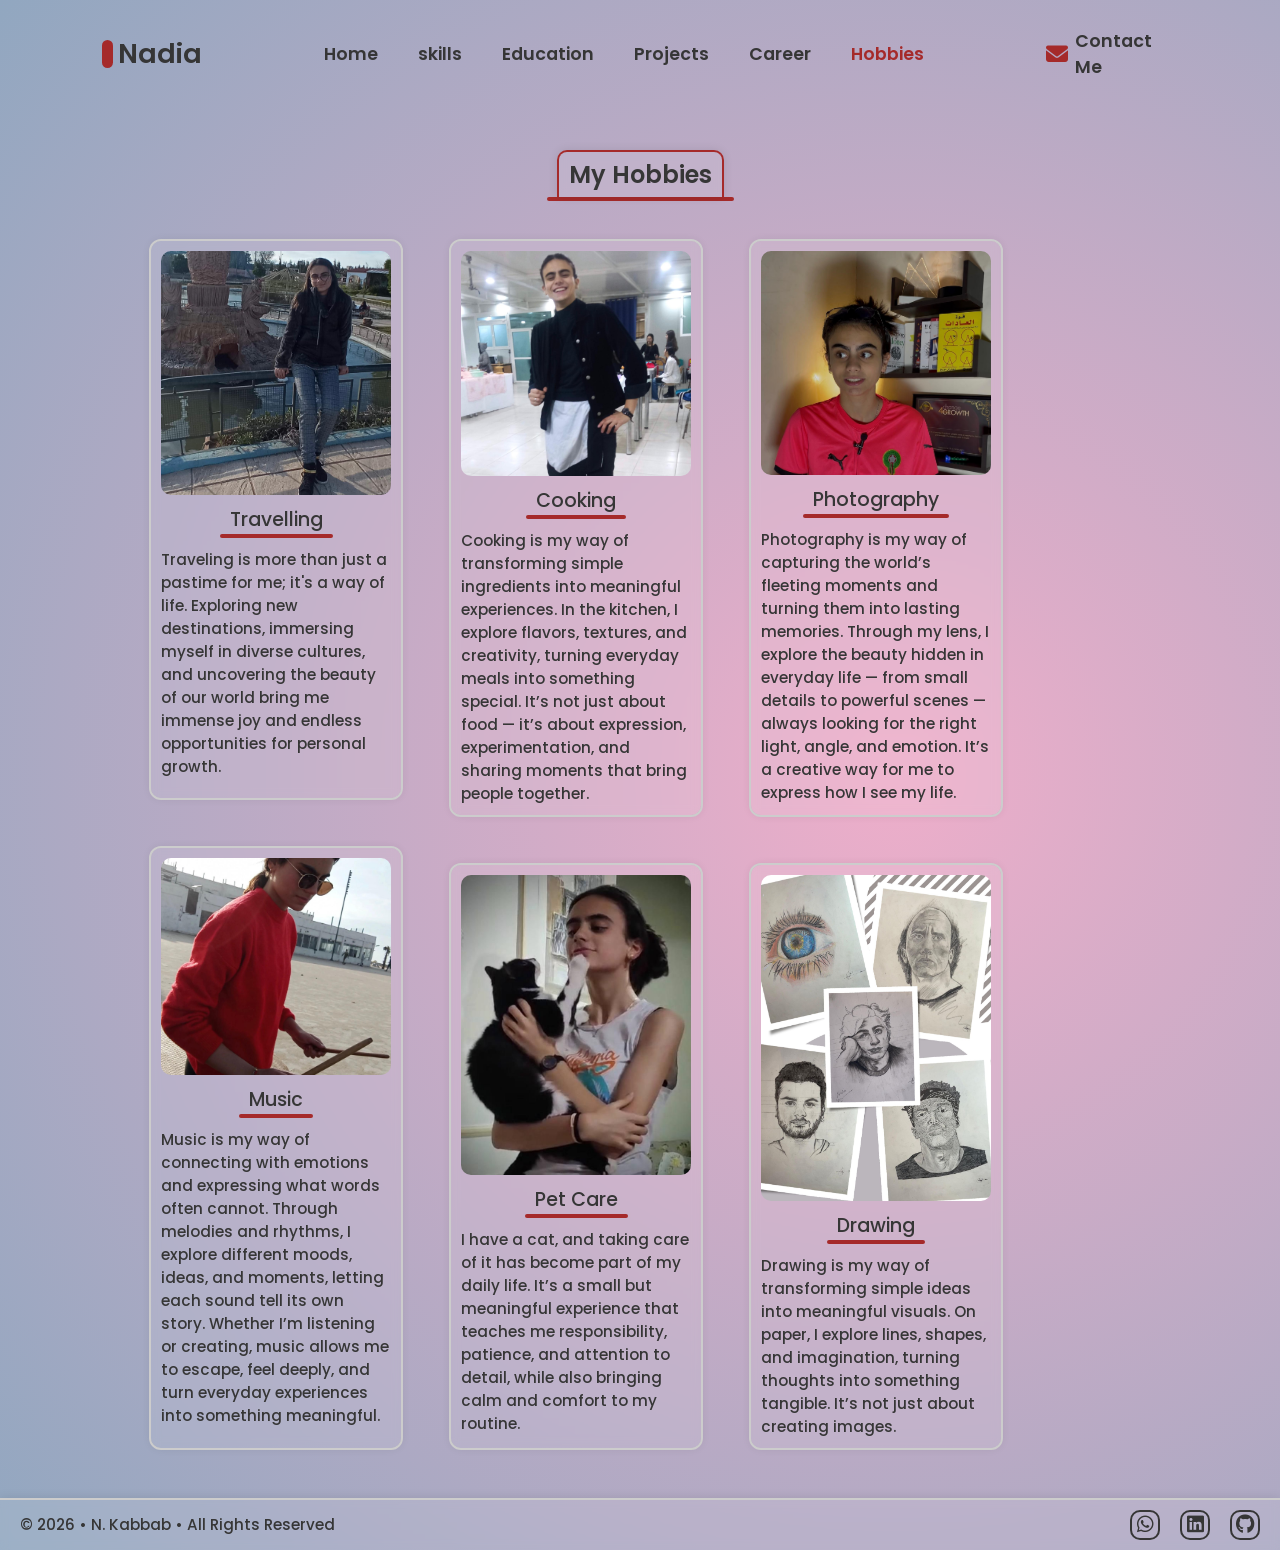
==== SRC/pages/hobbies.html @ 2d2bd5ef "portfolio" ====
<!DOCTYPE html>
<html>

<head>
    <meta charset="utf-8">
    <meta name="viewport" content="width=device-width, initial-scale=1">
    <title>Hobbies</title>
    <link rel="stylesheet" type="text/css" href="../style/style.css">
    <link rel="icon" href="../../Assets/favicons/favicon.png" type="image/png" sizes="32x32">

    <link rel="stylesheet" href="https://cdnjs.cloudflare.com/ajax/libs/font-awesome/6.2.0/css/all.min.css">
    <link rel="stylesheet" href="https://unpkg.com/boxicons@latest/css/boxicons.min.css">
</head>

<body>


    <header class="header" id="header">
        <a href="../../index.html" class="logo"><span class="main-icon"></span><span>Nadia</span></a>

        <div class="navbar">
            <a href="../../index.html">Home</a>
            <a href="./skills.html">skills</a>
            <a href="./education.html">Education</a>
            <a href="./projects.html">Projects</a>
            <a href="./career.html">Career</a>
            <a href="./hobbies.html" class="active">Hobbies</a>
        </div>

        <div class="main">
            <a href="contact.html" class="user main-items"><i class="fas fa-envelope cm-icon"></i>Contact Me</a>
            <div class="main-items menu-icon-container" id="menu-icon-js">
                <div class="bx bx-menu" id="menu-icon"></div>
            </div>
        </div>
    </header>

    <div class="page">
    <main class="hobbies-main">
        <div class="hobbies-section">
            <div class="hobbies-header">
                <div class="header-text">My Hobbies</div>
                <div class="header-line"></div>
            </div>
            <div class="section">
                <div class="row first">
                    <div class="hobbies">
                        <div class="image">
                            <img src="../../Assets/hobbies/travelling.jpg" alt="">
                        </div>
                        <div class="header">
                            <div class="header-text">Travelling</div>
                            <div class="header-line"></div>
                        </div>
                        <div class="text">
                            Traveling is more than just a pastime for me; it's a way of life. Exploring new
                            destinations,
                            immersing myself in diverse cultures, and uncovering the beauty of our world bring me
                            immense
                            joy
                            and endless opportunities for personal growth.
                        </div>
                    </div>
                    <div class="hobbies">
                        <div class="image">
                            <img src="../../Assets/hobbies/music.jpg" alt="">
                        </div>
                        <div class="header">
                            <div class="header-text">Music</div>
                            <div class="header-line"></div>
                        </div>
                        <div class="text">
                            Music is my way of connecting with emotions and expressing what words often cannot. 
                            Through melodies and rhythms, I explore different moods, ideas, and moments, letting 
                            each sound tell its own story. Whether I’m listening or creating, music allows me to 
                            escape, feel deeply, and turn everyday experiences into something meaningful.
                        </div>
                    </div>
                </div>
                <div class="row second">
                    <div class="hobbies">
                        <div class="image">
                            <img src="../../Assets/hobbies/cooking.jpg" alt="">
                        </div>
                        <div class="header">
                            <div class="header-text">Cooking</div>
                            <div class="header-line"></div>
                        </div>
                        <div class="text">
                            Cooking is my way of transforming simple ingredients into meaningful experiences. 
                            In the kitchen, I explore flavors, textures, and creativity, turning everyday meals 
                            into something special. It’s not just about food — it’s about expression, experimentation, 
                            and sharing moments that bring people together.
                        </div>
                    </div>
                    <div class="hobbies">
                        <div class="image">
                            <img src="../../Assets/hobbies/photography.jpg" alt="">
                        </div>
                        <div class="header">
                            <div class="header-text">Photography</div>
                            <div class="header-line"></div>
                        </div>
                        <div class="text">
                            Photography is my way of capturing the world’s fleeting moments and turning them into 
                            lasting memories. Through my lens, I explore the beauty hidden in everyday life — from 
                            small details to powerful scenes — always looking for the right light, angle, and emotion. 
                            It’s a creative way for me to express how I see my life.
                        </div>
                    </div>
                     <div class="hobbies">
                        <div class="image">
                            <img src="../../Assets/hobbies/catcare.jpg" alt="">
                        </div>
                        <div class="header">
                            <div class="header-text">Pet Care</div>
                            <div class="header-line"></div>
                        </div>
                        <div class="text">
                            I have a cat, and taking care of it has become part of my daily life. 
                            It’s a small but meaningful experience that teaches me responsibility, 
                            patience, and attention to detail, while also bringing calm and comfort to my routine.

                        </div>
                    </div>
                    <div class="hobbies">
                        <div class="image">
                            <img src="../../Assets/hobbies/drawing.jpg" alt="">
                        </div>
                        <div class="header">
                            <div class="header-text">Drawing</div>
                            <div class="header-line"></div>
                        </div>
                        <div class="text">
                            Drawing is my way of transforming simple ideas into meaningful visuals. On paper, I explore lines, shapes, 
                            and imagination, turning thoughts into something tangible. It’s not just about creating images.
                        </div>
                    </div>
                </div>
            </div>
        </div>
    </main>
    <footer class="footer">
        <div class="left">
            &copy; 2026 • N. Kabbab • All Rights Reserved
        </div>
        <div class="right">
            <div class="social"><a href="https://wa.me/212669448578" target="_blank"><i class="fa-brands fa-whatsapp"></i></a></div>
            <div class="social"><a href="https://www.linkedin.com/in/nadia-kb-3b6bba370/" target="_blank"><i class="fa-brands fa-linkedin"></i></a></div>
            <div class="social"><a href="https://github.com/N4242N" target="_blank"><i class="fa-brands fa-github"></i></a></div>
        </div>
    </footer>
</div>

    <div class="nav-touch-close" id="nav-tc-js"></div>

    <script type="text/javascript" src="../script/script.js"></script>

</body>

</html>
---- SRC/style/style.css ----
@import url('https://fonts.googleapis.com/css2?family=Poppins:wght@300;400;500;600;700&display=swap');

* {
	padding: 0;
	margin: 0;
	box-sizing: border-box;
	font-family: 'Poppins', sans-serif;
	text-decoration: none;
	list-style: none;
}

:root {
	/* --bg-color: radial-gradient(circle at 60% 50%, rgba(238,174,202,1) 0%, rgb(127, 172, 224) 100%); */
	--bg-color: radial-gradient(circle at 70% 50%, rgba(238, 174, 202, 1) 0%, rgb(145, 167, 192) 100%);
	--text-color: #363636;
	--main-color: brown;
	/* --main-color: hsl(250, 52%, 36%); */
}

body {
	min-height: 100vh;
	/* position: relative;
	top: 150px; */
	background: var(--bg-color);
	color: var(--text-color);
}

header {
	position: fixed;
	/* position: relative; */
	width: 100%;
	top: 0;
	right: 0;
	z-index: 117;
	display: flex;
	align-items: center;
	/* justify-content: space-between; */
	justify-content: space-evenly;
	background: transparent;
	/* padding: 28px 12%; */
	padding: 28px 0px;
	transition: all .50s ease;
	/* backdrop-filter: blur(4px); */
}
header.scrolled {
	backdrop-filter: blur(4px);
}
.logo {
	display: flex;
	align-items: center;
	/* margin-right: 25px; */
}

.logo .main-icon {
	width: 0.7rem;
	height: 1.7rem;
	margin-right: 5px;
	background-color: var(--main-color);
	border-radius: 50px;
}

.logo span {
	color: var(--text-color);
	font-size: 1.7rem;
	font-weight: 600;
}

.navbar {
	display: flex;
}

.navbar a {
	position: relative;
	color: var(--text-color);
	font-size: 1.1rem;
	font-weight: 600;
	padding: 5px 0;
	margin: 0px 20px;
	transition: all .50s ease;
	display: flex;
	justify-content: center;
}

.navbar a::before {
	content: "";
	position: absolute;
	top: 0;
	width: 0px;
	height: 2px;
	border-radius: 10px;
	background-color: var(--text-color);
	transition: all 0.3s ease;
	opacity: 0;
}

.navbar a:hover::before {
	width: 100%;
	opacity: 1;
}

.navbar a:hover {
	color: var(--main-color);
	transform: scale(1.1);
}

.header .navbar a.active,
.header .main a.active {
	color: var(--main-color);
}


.header .main {
	display: flex;
	align-items: center;
	/* border: 2px solid; */
	/* margin-left: 25px; */
}

.header .main a {
	width: 132.4417px;
	/* width: fit-content; */
	justify-content: right;
	color: var(--text-color);
	font-size: 1.1rem;
	font-weight: 600;
	transition: all .50s ease;
}

.header .main .user .cm-icon {
	font-size: 22px;
}

.user {
	display: flex;
	align-items: center;
}

.user i {
	color: var(--main-color);
	font-size: 28px;
	margin-right: 7px;
}

.main a:hover {
	color: var(--main-color);
}

#menu-icon {
	font-size: 35px;
	color: var(--text-color);
	cursor: pointer;
	z-index: 114;
	display: none;
}

.about {
	/* position: relative;
	top: 150px; */
	width: 100%;
	padding-top: 150px;
	/* margin-top: 150px; */
	/* height: 100vh; */
	min-width: 250px;
	display: flex;
	justify-content: center;
	align-items: center;
}

.about-content {
	max-width: 1000px;
	padding: 0px 20px;
	display: flex;
	justify-content: center;
	align-items: center;
	flex-direction: row;
}

.column.left {
	text-align: left;
	/* padding-left: 20px; */
	max-width: 70%;
}

.column.right {
	order: 1;
	width: fit-content;
	display: flex;
	align-items: center;
	justify-content: left;
}


.column.right img {
	max-width: 250px;
	margin-left: 50px;
	border-radius: 20px 100px 20px 20px;
	box-shadow: 0 0 10px rgba(0, 0, 0, 0.2);

}

.about .text {
	font-size: 2rem;
	font-weight: bold;
	color: var(--text-color);
}

.about .iAm {
	color: #4e54c8;
}

.about p {
	font-size: 1.2rem;
	font-weight: 500;
	margin-top: 20px;
	color: var(--text-color);
}

.about .buttons {
	margin-top: 20px;
	display: flex;
	column-gap: 20px;
}

.about a {
	display: inline-block;
	/* margin-top: 20px; */
	padding: 10px 20px;
	background-color: var(--main-color);
	color: #fff;
	text-decoration: none;
	border-radius: 5px;
	font-size: 1rem;
	font-weight: 500;
	transition: 0.3s;
}

.about a:hover {
	background-color: #4e54c8;
}

.about .cm-button {
	color: var(--text-color);
	/* font-weight: 600; */
	background-color: transparent;
	outline: 2px solid var(--main-color);
}

.about .cm-button:hover {
	/* font-weight: 500; */
	color: white;
	outline: none;
}

.nav-touch-close {
	position: fixed;
	display: none;
	top: 0;
	width: 100%;
	height: 100%;
	background: rgba(255, 255, 255, 0.1);
	backdrop-filter: blur(4px);
	cursor: pointer;
	z-index: 100;
}

.nav-touch-close-open {
	display: block;
}

.nav-LR-TC {
	background: transparent;
	backdrop-filter: none;
}

@media (max-width: 1200px) {
	header {
		padding: 14px 2%;
		transition: .2s;
		justify-content: space-between;
	}

	.navbar a {
		padding: 5px 0;
		margin: 0px 20px;
	}
}

@media (max-width: 850px) {
	/* .about {
		display: inline;
	} */

	.about-content {
		/* position: relative; */
		display: block;
		padding: 0px;
		/* top: 100px; */
		max-width: 100%;
		height: 100%;
	}

	.about-content .column.left {
		max-width: 100%;
		margin-left: 20px;
		margin-right: 20px;
		padding: 0px;
		text-align: center;
	}


	.about-content .column.left .text {
		margin-top: 20px;
		font-size: 1.8rem;
	}

	.about-content .column.left p {
		margin: 0px;
		font-size: 1.1rem;
		margin-top: 10px;
	}

	.about .about-content .buttons {
		display: block;
		margin: 0px;
	}

	.about-content .column.left a {
		margin: 0px;
		margin-top: 20px;
		margin-right: 10px;
		margin-left: 10px;

	}

	.about-content .column.right {
		width: 100%;
		display: flex;
		justify-content: center;
		align-items: center;
	}

	.about-content .column.right img {
		margin: 0px;
	}
}

@media (max-width: 1100px) {
	.main .main-items {
		margin-right: 12px;
	}

	.main .menu-icon-container {
		position: relative;
		margin-right: 5px;
		width: 30px;
		height: 30px;
		border-radius: 5px;
		/* background: grey; */
		border: 2px solid #ccc;
		box-shadow: 0 0 10px rgba(0, 0, 0, 0.1);
		background: rgba(255, 255, 255, 0.1);
		backdrop-filter: blur(4px);
		cursor: pointer;
		display: flex;
		justify-content: center;
		align-items: center;
		z-index: 113;
	}

	.header .main a {
		width: 132.6px;
	}

	#menu-icon {
		display: block;
	}

	.navbar {
		position: absolute;
		top: 100%;
		right: -100%;
		width: auto;
		height: auto;
		/* background: grey; */
		border: 2px solid #ccc;
		box-shadow: 0 0 10px rgba(0, 0, 0, 0.1);
		background: rgba(255, 255, 255, 0.1);
		backdrop-filter: blur(4px);
		display: flex;
		flex-direction: column;
		justify-content: flex-start;
		align-items: center;
		border-radius: 10px;
		transition: all .50s ease;
	}

	.navbar a {
		display: block;
		margin: 12px 0;
		padding: 0px 25px;
		transition: all .50s ease;
	}

	.navbar a:before,
	.navbar a:after {
		display: none;
	}

	.navbar a:hover {
		color: var(--text-color);
		transform: translateY(5px);
	}

	/* .navbar a.active {
		color: var(--text-color);
	} */

	.navbar.open {
		right: 2%;
	}

}
.column.right img{
	max-width:250px;
	margin-left:50px;
	border-radius:20px 100px 20px 20px;
	box-shadow:0 0 10px rgba(0,0,0,0.2);

	/* animation */
	animation:softZoom 4s ease-in-out infinite;
}

/* ZOOM GENTIL */
@keyframes softZoom{
	0%{
		transform:scale(1);
	}
	50%{
		transform:scale(1.05);
	}
	100%{
		transform:scale(1);
	}
}


.contact-main {
	width: 100%;
	/* height: 100vh; */
	padding-top: 150px;
	display: flex;
	align-items: center;
	justify-content: center;
}

.contact-main .contact-full {
	min-width: 570px;
	padding: 20px;
	padding-top: 0px;
	display: flex;
	align-items: center;
	justify-content: center;
}

.contact-main .mobile-show {
	position: absolute;
	visibility: hidden;
}

.contact-main .contact-section {
	width: 400px;
	min-width: 320px;
	color: var(--text-color);
	height: 400px;
	padding: 20px;
	position: relative;
	display: flex;
	flex-direction: column;
	justify-content: space-around;
	/* top: 40px; */
	border-top: 2px solid #ccc;
	border-bottom: 2px solid #ccc;
	border-left: 2px solid #ccc;
	border-radius: 10px 0px 0px 10px;
	box-shadow: 0 0 10px rgba(0, 0, 0, 0.1);
	background: rgba(255, 255, 255, 0.1);
	backdrop-filter: blur(4px);
}

.contact-main .contact-section .cs-item {
	display: flex;
	align-items: center;
}

.contact-main .contact-section .text {
	width: 200px;
	display: flex;
	flex-direction: column;
}

.contact-main .contact-section .icon {
	width: 70px;
	/* min-width: 70px; */
	height: 70px;
	border: 2.5px solid var(--main-color);
	border-radius: 100px;
	color: var(--main-color);
	font-size: 35px;
	display: flex;
	align-items: center;
	justify-content: center;
}

.contact-main .contact-section .placeHolder {
	width: fit-content;
	height: fit-content;
	display: flex;
	align-items: center;
	padding-left: 10px;
	font-size: 1.1rem;
	font-weight: 600;
	color: var(--main-color);
	/* background: lightcoral; */
}

.contact-main .contact-section .info {
	width: fit-content;
	height: fit-content;
	padding-left: 10px;
	/* font-size: large; */
	font-weight: 500;
	/* background: lightgoldenrodyellow; */
}


.contact-main .contact-form {
	width: 400px;
	min-width: 250px;
	position: relative;
	/* top: 40px; */
	text-align: center;
	padding: 20px;
	border: 2px solid #ccc;
	border-radius: 10px;
	color: var(--main-color);
	box-shadow: 0 0 10px rgba(0, 0, 0, 0.1);
	background: rgba(255, 255, 255, 0.1);
	backdrop-filter: blur(4px);
}

.contact-main .contact-section.csa-cs {
	border-right: 2px solid #ccc;
	border-radius: 10px;
}

.contact-main .contact-form.csa-cf {
	border-left: none;
	border-radius: 0px 10px 10px 0px;

}

.contact-main .contact-section .cs-top {
	width: 100%;
	padding-right: 15px;
	display: flex;
	flex-direction: column;
	/* justify-content: center; */
	align-items: center;
}

.contact-main .contact-section h1,
.contact-main .contact-form h1 {
	font-size: 1.5em;
	color: var(--text-color);
}

.contact-main .contact-section .border-line,
.contact-main .contact-form .border-line {
	width: 100%;
	height: 2px;
	background-color: var(--main-color);
}

.contact-main .contact-section .border-line {
	margin-bottom: 25px;
}

.contact-main .contact-form .contact-submit-after {
	/* height: 350px; */
	/* margin-top: 10px; */
	padding: 30px 0px 10px 0px;
	/* display: flex; */
	display: none;
	justify-content: center;
	align-items: center;
}

.contact-main .contact-form .form-section.hide {
	display: none;
}

.contact-main .contact-form .contact-submit-after.show {
	display: flex;
}

.contact-main .contact-form .contact-submit-after .box {
	/* background-color:cornsilk; */
	width: 335px;
	padding: 20px;
	border-radius: 10px;
	display: flex;
	flex-direction: column;
	justify-content: center;
	align-items: center;
	border: 2px solid #ccc;
	box-shadow: 0 0 10px rgba(0, 0, 0, 0.1);
	background: rgba(255, 255, 255, 0.1);
	backdrop-filter: blur(4px);

}

.contact-main .contact-form .contact-submit-after .csa-icon {
	font-size: 5rem;
	color: lightseagreen;
	margin-bottom: 20px;
}

.contact-main .contact-form .contact-submit-after .csa-text {
	font-size: 1.2rem;
	color: var(--text-color);
	font-weight: 500;
	margin-bottom: 10px;
}

.contact-main .contact-form .contact-submit-after .csa-ok {
	width: fit-content;
	color: white;
	font-size: 1.1rem;
	font-weight: 500;
	padding: 2px 8px;
	border-radius: 5px;
	cursor: pointer;
	background-color: var(--main-color);
	transition: 0.3s;
}

.contact-main .contact-form .contact-submit-after .csa-ok:hover {
	background-color: #4e54c8;
}

.contact-main .contact-form .name-section {
	margin-top: 25px;
}

.contact-main label {
	display: block;
	margin-bottom: 10px;
	color: var(--text-color);
	font-weight: 600;
}

.contact-main input[type="text"],
.contact-main input[type="email"],
.contact-main textarea {
	width: 100%;
	padding: 10px;
	margin-bottom: 20px;
	border: 1px solid #ccc;
	border-radius: 5px;
	font-size: 16px;
	outline: none;
}


.contact-main textarea {
	resize: none;
	margin-bottom: 0px;
}

.contact-main .contact-form .email-error,
.contact-main .contact-form .error {
	/* background-color: gray; */
	width: fit-content;
	display: none;
	justify-content: center;
	align-items: center;
	font-size: 1.1rem;
	border: 2px solid var(--main-color);
	border-radius: 5px;
	padding: 5px;
	margin: 10px auto 0px auto;
}

.contact-main .contact-form .error-show {
	display: flex;
}

.contact-main .contact-form .error-icon {
	font-size: 1.4rem;
	margin-right: 5px;
}


.contact-main button[type="submit"] {
	background-color: var(--main-color);
	color: white;
	padding: 10px 20px;
	border: none;
	border-radius: 5px;
	margin-top: 20px;
	font-size: 1rem;
	font-weight: 500;
	cursor: pointer;
	transition: 0.3s;
}

.contact-main button[type="submit"]:hover {
	background-color: #4e54c8;
}

.contact-main .contact-form .contact-button .line {
	display: inline-block;
	width: 15px;
	height: 15px;
	border-radius: 15px;
	background-color: var(--main-color);
}

.contact-main .contact-form .contact-button.loading {
	height: 55px;
	width: 97.7px;
	background-color: gray;
}

.contact-main .contact-form .contact-load {
	display: none;
}

.contact-main .contact-form .contact-load.show {
	display: block;
}

.contact-main .contact-form .contact-button .submit-text.hide {
	display: none;
}

.contact-main .contact-form .contact-load .line:nth-last-child(1) {
	animation: loadingA 1.5s 1s infinite;
}

.contact-main .contact-form .contact-load .line:nth-last-child(2) {
	animation: loadingA 1.5s 0.5s infinite;
}

.contact-main .contact-form .contact-load .line:nth-last-child(3) {
	animation: loadingA 1.5s 0s infinite;
}

@keyframes loadingA {
	0% {
		height: 15px;
	}

	50% {
		height: 35px;
	}

	100% {
		height: 15px;
	}
}

@media (max-width: 610px) {

	.contact-main {
		display: block;
	}

	.contact-main .contact-full {
		min-width: fit-content;
		display: block;
		padding: 0px;
		/* margin-left: auto;
		margin-right: auto; */
		/* position: relative;
		top: 100px; */
	}

	.contact-main .mobile-show {
		position: relative;
		visibility: visible;
	}

	.contact-main .contact-full .contact-section {
		width: 85%;
		min-width: 300px;
		height: fit-content;
		padding: 20px 0px 25px 15px;
		margin-right: auto;
		margin-left: auto;
		border-right: 2px solid #ccc;
		border-radius: 10px;
	}

	.contact-main .contact-section .cs-item {
		margin-bottom: 35px;
	}

	.contact-main .contact-section .cs-item.address {
		margin-bottom: 0px;
	}

	.contact-main .contact-section .icon {
		width: 50px;
		height: 50px;
		font-size: 25px;
	}

	.contact-main .contact-full .contact-form {
		margin-top: 25px;
		width: 85%;
		min-width: 300px;
		border-left: 2px solid #ccc;
		margin-right: auto;
		margin-left: auto;
		border-radius: 10px;
	}

	.contact-main .contact-form .contact-submit-after .box {
		width: auto;
	}


	.contact-main .contact-form .border-line {
		height: 2px;
	}

}





.skills-main {
	width: 100%;
	/* height: fit-content; */
	padding-top: 95px;
	display: flex;
	justify-content: center;
	align-items: center;
}

.skills-main .skills-section {
	width: 1000px;
	/* margin-bottom: -40px; */
}

.skills-main .skills-section .header {
	display: flex;
	flex-direction: column;
	justify-content: center;
	align-items: center;
	margin-bottom: 40px;
}

.skills-main .skills-section .header .text {
	font-size: 1.5rem;
	font-weight: 600;
}

.skills-main .skills-section .header .border-line {
	width: 140px;
	height: 4px;
	border-radius: 100px;
	background-color: var(--main-color);
}

.skills-main .skills-section .skills {
	display: flex;
	flex-direction: row;
	justify-content: space-around;
	flex-wrap: wrap;
	row-gap: 50px;
}

.skills-main .skills-section .skills .skills-group-row {
	/* width: 40%; */
	width: 400px;
	/* min-width: 300px; */
	border: 2px solid #ccc;
	border-radius: 10px;
	margin-left: 20px;
	margin-right: 20px;
	padding: 20px 10px 10px 10px;
	box-shadow: 0 0 10px rgba(0, 0, 0, 0.1);
	background: rgba(255, 255, 255, 0.1);
	backdrop-filter: blur(4px);
}

@media (max-width: 700px) {
	.skills-main .skills-section .skills .skills-group-row {
		width: 85%;
		min-width: 250px;
	}
}

.skills-main .skills-section .skills .skills-group-row .skills-group-header {
	width: fit-content;
	font-size: 1.35rem;
	font-weight: 600;
	color: var(--text-color);
	/* margin-top: 20px; */
	margin-left: auto;
	margin-right: auto;
}

.skills-main .skills-section .skills-group-row .border-line {
	width: 100%;
	height: 4px;
	border-radius: 100px;
	background-color: var(--main-color);
	margin-top: 5px;
	margin-bottom: 25px;
}

.skills-main .skills-section .skills-group-row .skill {
	/* width: 100%; */
	/* height: 100px; */
	margin-bottom: 25px;
	display: flex;
	flex-direction: row;
}

.skills-main .skills-section .skills-group-row .skill-block {
	width: 100%;
	padding-left: 10px;
}

.skills-main .skills-section .skills-group-row .icon {
	display: flex;
	justify-content: center;
	align-items: center;
}

.skills-main .skills-section .skills-group-row .icon-img {
	width: 55px;
	aspect-ratio: 1;
	display: flex;
	justify-content: center;
	align-items: center;
	font-size: 30px;
	color: var(--text-color);
	border: 3px solid var(--main-color);
	border-radius: 25%;
}

.skills-main .skills-section .skills-group-row .progress-block {
	width: fit-content;
	height: fit-content;
	padding: 0px 5px;
	border-radius: 50px;
	margin-top: 5px;
	margin-left: 50%;
	transform: translate(-20px, 0px);
	background-color: var(--main-color);
	color: white;
	font-size: 0.8em;
}

.skills-main .skills-section .skills-group-row .progress-bar {
	width: 100%;
	height: 7px;
	margin-top: 5px;
	background: gray;
	border-radius: 20px;
}

.skills-main .skills-section .skills-group-row .progress-per {
	width: 50%;
	height: 7px;
	border-radius: 20px;
	background-color: var(--main-color);
}

.skills-main .skills-section .skills-group-row .block-header {
	color: var(--text-color);
	/* font-size: 1.05rem; */
	font-weight: 600;
}

.skills-main .skills-section .skills-group-row .block-section {
	font-size: 0.85rem;
	font-weight: 600;
}



.skills-main .skills-section .skills-group-row .html .progress-block {
	margin-left: 70%;
}

.skills-main .skills-section .skills-group-row .html .progress-per {
	width: 70%;
}

.skills-main .skills-section .skills-group-row .css .progress-block {
	margin-left: 60%;
}

.skills-main .skills-section .skills-group-row .css .progress-per {
	width: 60%;
}

.skills-main .skills-section .skills-group-row .js .progress-block {
	margin-left: 50%;
}

.skills-main .skills-section .skills-group-row .js .progress-per {
	width: 50%;
}

.skills-main .skills-section .skills-group-row .python .progress-block {
	margin-left: 55%;
}

.skills-main .skills-section .skills-group-row .python .progress-per {
	width: 55%;
}




.skills-main .skills-section .skills-group-row .communication .progress-block {
	margin-left: 55%;
}

.skills-main .skills-section .skills-group-row .communication .progress-per {
	width: 55%;
}

.skills-main .skills-section .skills-group-row .team-work .progress-block {
	margin-left: 80%;
}

.skills-main .skills-section .skills-group-row .team-work .progress-per {
	width: 80%;
}

.skills-main .skills-section .skills-group-row .management .progress-block {
	margin-left: 70%;
}

.skills-main .skills-section .skills-group-row .management .progress-per {
	width: 70%;
}

.skills-main .skills-section .skills-group-row .creativity .progress-block {
	margin-left: 80%;
}

.skills-main .skills-section .skills-group-row .creativity .progress-per {
	width: 80%;
}

   

.skills-main .skills-section .skills-group-row .video .progress-block {
	margin-left: 90%;
}

.skills-main .skills-section .skills-group-row .video .progress-per {
	width: 90%;
}

.skills-main .skills-section .skills-group-row .audio .progress-block {
	margin-left: 45%;
}

.skills-main .skills-section .skills-group-row .audio .progress-per {
	width: 45%;
}

.skills-main .skills-section .skills-group-row .design .progress-block {
	margin-left: 30%;
}

.skills-main .skills-section .skills-group-row .design .progress-per {
	width: 30%;
}

.skills-main .skills-section .skills-group-row .algorithm .progress-block {
	margin-left: 80%;
}
.skills-main .skills-section .skills-group-row .algorithm .progress-per {
	width: 80%;
}












.education-main {
	padding-top:150px;
	width:100%;
	display:flex;
	flex-direction:column; /* 🔥 IMPORTANT */  /* centre tout */
}

.education-main .education-section {
	/* position: relative; */
	/* top: 150px; */
	width: fit-content;
	min-width: unset;
    width: 100%;
	max-width: 800px;
	display: flex;
	flex-direction: column;
	align-items: center;
	row-gap: 50px;
	/* margin-left: auto;
margin-right: auto; */
	box-sizing: content-box;
	padding-left: 20px;
	padding-right: 20px;
}

.education-main .education-section .study {
	/* height: 190px; */
	display: flex;
	flex-direction: row;
	/* margin-bottom: 50px; */
	/* justify-content: space-between; */
}

.education-main .education-section .study.second .texts {
	order: 0;
}

@media (max-width: 850px) {
	.education-main .education-section .study {
		flex-direction: column;
		border: 2px solid #ccc;
		border-radius: 20px;
		padding: 10px;
		box-shadow: 0 0 10px rgba(0, 0, 0, 0.1);
		background: rgba(255, 255, 255, 0.1);
		backdrop-filter: blur(4px);
	}

	.education-main .education-section {
		min-width: 250px;
		width: 85%;
	}

	.education-main .education-section .study .texts {
		display: flex;
		flex-direction: column;
		justify-content: center;
		align-items: center;
	}

	.education-main .education-section .study.second .texts {
		order: 4;
	}

	.education-main .education-section .study .texts .header {
		text-align: center;
	}

	.education-main .education-section .study .texts .name {
		text-align: center;
	}

	.education-main .education-section .study .texts .year {
		text-align: center;
	}

	.education-main .education-section .study .texts .text {
		text-align: center;
	}
}

.education-main .education-section .study .texts .header {
	font-size: 1.4rem;
	font-weight: 600;
	color: var(--main-color);
}

.education-main .education-section .study .texts .name {
	font-size: 1.2rem;
	font-weight: 500;
	color: var(--text-color);
	margin-top: 5px;
}

.education-main .education-section .study .texts .year {
	font-weight: 600;
	color: var(--text-color);
}

.education-main .education-section .study .texts .text {
	font-weight: 500;
	color: var(--text-color);
	/* text-align: justify; */
	margin-top: 10px;
}

.certifications{
	margin-top:40px;
	text-align:center;
}

.certifications .title{
	font-size:25px;
	margin-bottom:40px;
	font-weight:600;
}

.certificates-grid{
	display:grid;
	grid-template-columns:repeat(auto-fit,minmax(120px,1fr));
	gap:15px;
}

.certificates-grid img{
	width:100%;
	border-radius:10px;
	cursor:pointer;
	transition:0.3s;
}

.certificates-grid img:hover{
	transform:scale(1.05);
}

.education-section{
	display:flex;
	flex-direction:column;
	gap:25px;
}

.education-section .study{
	background:rgba(255,255,255,0.05);
	backdrop-filter:blur(10px);
	-webkit-backdrop-filter:blur(10px);
	border:1px solid rgba(255,255,255,0.1);
	padding:20px;
	border-radius:16px;
	transition:0.3s;
}

.education-section .study:hover{
	transform:translateY(-5px);
}

.education-section .header{
	font-size:18px;
	font-weight:600;
}

.education-section .year{
	font-size:13px;
	opacity:0.6;
	margin:5px 0;
}

.certifications{
	margin-top:40px;
	overflow:hidden;
}

.certificates-track{
	display:flex;
	gap:20px;
	animation:scroll 20s linear infinite;
}

.certificates-track img{
	height:120px;
	border-radius:10px;
	transition:0.3s;
}

.certificates-track img:hover{
	transform:scale(1.1);
}

@keyframes scroll{
	0%{transform:translateX(0);}
	100%{transform:translateX(-50%);}
}











.projects-main{
	margin-top:150px;
	display:flex;
	justify-content:center;
}

/* =======================
   GRID STABLE
======================= */
.projects-cards{
	display:flex;
	flex-wrap:wrap;
	justify-content:center;
	gap:30px;
	margin-top:40px;
	align-items:stretch;
}

/* =======================
   CARD FIXE & STABLE
======================= */
.project-card{
	width:280px;
	display:flex;
	flex-direction:column;
	align-items:stretch;
	padding:15px;
	border-radius:15px;
	outline:2px solid #ccc;
	background:rgba(255,255,255,0.1);
	backdrop-filter:blur(4px);
	box-shadow:0 0 10px rgba(0,0,0,0.1);
	position:relative;
	cursor:pointer;
	transition:transform 0.3s ease, box-shadow 0.3s ease;
}

/* HOVER STABLE (pas de décalage vertical agressif) */
.project-card:hover{
	transform:scale(1.02);
	box-shadow:0 15px 30px rgb(73, 2, 33);
}

/* =======================
   IMAGE STABLE
======================= */
.project-card img{
	width: 100%;
	/* height: 183.81px; */
	display: block;
	border-radius: 10px;
}

/* =======================
   TEXT
======================= */
.project-card h3{
	margin-top:10px;
	font-size:1.2rem;
}

.project-card p{
	font-size:0.9rem;
	text-align:center;
	margin:10px 0;
}

/* =======================
   BUTTONS STABLE
======================= */
.project-card .buttons{
	display:flex;
	gap:10px;
	opacity:0;
	transform:translateY(10px);
	transition:0.3s ease;
	justify-content:center;
}

.project-card:hover .buttons{
	opacity:1;
	transform:translateY(0);
}

.project-card .buttons a{
	text-decoration:none;
	padding:5px 10px;
	border:1px solid var(--main-color);
	border-radius:5px;
	color:var(--main-color);
	font-size:0.85rem;
}

/* =======================
   OVERLAY STABLE
======================= */
.project-card::before{
	content:"";
	position:absolute;
	top:0;
	left:0;
	width:100%;
	height:170px;
	opacity:0;
	transition:0.3s;
	border-radius:15px;
	pointer-events:none;
}

.project-card:hover::before{
	opacity:1;
}

/* =======================
   RESPONSIVE
======================= */
@media (max-width:500px){
	.project-card{
		width:90%;
	}
}




















.career-main {
	width: 100%;
	/* margin-top: 150px; */
	padding-top: 150px;
	display: flex;
	justify-content: center;
	align-items: center;
}

.career-main .career-section {
	/* width: 70%; */
	/* min-width: 650px; */
	max-width: 1000px;
	/* padding: 100px; */
	padding: 0px 20px;
}

.career-main .career-section .career-header {
	width: fit-content;
	margin-left: auto;
	margin-right: auto;
}

.career-main .career-section .career-header .text {
	font-size: 1.4rem;
	font-weight: 600;
	padding: 5px 10px;
	margin-left: 10px;
	margin-right: 10px;
	border: 2px solid var(--main-color);
	border-bottom: 0px;
	border-radius: 10px 10px 0px 0px;
	box-shadow: 0 0 10px rgba(0, 0, 0, 0.1);
	background: rgba(255, 255, 255, 0.1);
	backdrop-filter: blur(4px);
	/* color: var(--main-color); */
}

.career-main .career-section .header-line {
	width: 100%;
	height: 4px;
	background-color: var(--main-color);
	border-radius: 20px;
	/* margin-top: 5px; */
}

.career-main .career-section .professional-summary .texts {
	margin-top: 20px;
	font-size: 1.05rem;
	font-weight: 500;
	text-align: justify;
}

.career-main .career-section .career-goals {
	margin-top: 50px;
}

.career-main .career-section .career-goals .goals {
	margin-top: 25px;
	display: flex;
	justify-content: space-evenly;
	flex-direction: row;
	flex-wrap: wrap;
	row-gap: 40px;
	column-gap: 20px;
}

.career-main .career-section .career-goals .goals-row {
	width: 100%;
	max-width: 380px;
	min-width: 250px;
	box-sizing: content-box;
	display: flex;
	flex-direction: column;
	align-items: center;
}
.career-main .career-section .career-goals .goals-row .goals-header {
	width: fit-content;
	display: flex;
	align-items: center;
	flex-direction: column;
}

.career-main .career-section .career-goals .goals-row .header-line {
	width: 100%;
	height: 4px;
	border-radius: 20px;
	background-color: var(--main-color);
}

.career-main .career-section .career-goals .goals-row .goals-header .text {
	font-size: 1.2rem;
	font-weight: 600;
	margin-left: 10px;
	margin-right: 10px;
	/* color: var(--main-color); */
}

.career-main .career-section .career-goals .goals-row .texts {
	margin-top: 20px;
	display: flex;
	flex-direction: column;
	row-gap: 10px;
}

.career-main .career-section .career-goals .goals-row .text-row {
	min-height: 62.8px;
	font-size: 1.05rem;
	font-weight: 500;
	padding-top: 5px;
	padding-bottom: 5px;
	padding-left: 10px;
	padding-right: 10px;
	border: 2px solid #ccc;
	border-radius: 10px;
	box-shadow: 0 0 10px rgba(0, 0, 0, 0.1);
	background: rgba(255, 255, 255, 0.1);
	backdrop-filter: blur(4px);
	display: flex;
	align-items: center;
	/* justify-content: center; */
}

.career-main .career-section .career-goals .goals-row .text-row .tr-icon {
	margin-right: 10px;
	min-width: 16.8px;
	min-height: 16.8px;
	border-radius: 50%;
	background-color: var(--text-color);
}











.hobbies-main {
	width: 100%;
	padding-top: 150px;
	display: flex;
	justify-content: center;
	align-items: center;
}

.hobbies-main .hobbies-section {
	/* width: 100%; */
	display: flex;
	flex-direction: column;
	align-items: center;
	padding: 0px 10px;
}

.hobbies-main .hobbies-section .hobbies-header {
	margin-bottom: 40px;
}

.hobbies-main .hobbies-section .hobbies-header .header-text {
	font-size: 1.5rem;
	font-weight: 600;
	border: 2px solid var(--main-color);
	border-bottom: 0px;
	border-radius: 10px 10px 0px 0px;
	padding-top: 5px;
	padding-left: 10px;
	padding-right: 10px;
	padding-bottom: 5px;
	margin-left: 10px;
	margin-right: 10px;
	box-shadow: 0 0 10px rgba(0, 0, 0, 0.1);
	background: rgba(255, 255, 255, 0.1);
	backdrop-filter: blur(4px);
}

.hobbies-main .hobbies-section .hobbies-header .header-line {
	width: 100%;
	height: 4px;
	background-color: var(--main-color);
	border-radius: 20px;
}

.hobbies-main .hobbies-section .section {
	display: flex;
	justify-content: center;
	flex-direction: row;
	/* flex-wrap: wrap; */
	column-gap: 50px;
	row-gap: 50px;
}
.hobbies-main .hobbies-section .section .row {
	display: flex;
	justify-content: center;
	/* width: 250px; */
	/* width: fit-content; */
	flex-direction: row;
	flex-wrap: wrap;
	row-gap: 50px;
	column-gap: 50px;
}
.hobbies-main .hobbies-section .section .row.first {
	justify-content: flex-end;
}
.hobbies-main .hobbies-section .section .row.second {
	justify-content: flex-start;
}
.hobbies-main .hobbies-section .section .hobbies {
	width: 250px;
	min-width: 250px;
	/* width: 30%; */
	/* height: fit-content; */
	/* display: block; */
	display: flex;
	flex-direction: column;
	align-items: center;
	outline: 2px solid #ccc;
	border-radius: 10px;
	padding: 10px;
	box-shadow: 0 0 10px rgba(0, 0, 0, 0.1);
	background: rgba(255, 255, 255, 0.1);
	backdrop-filter: blur(4px);
}
@media (max-width: 650px) {
	.hobbies-main .hobbies-section .section {
		flex-direction: column;
	}
	.hobbies-main .hobbies-section .section .row.first {
		justify-content: center;
	}
	.hobbies-main .hobbies-section .section .row.second {
		justify-content: center;
	}
	.hobbies-main .hobbies-section .section .hobbies {
		width: 70%;
	}
}
@media (max-width: 400px) {
	.hobbies-main .hobbies-section .section .hobbies {
		width: 100%;
	}
	.hobbies-main .hobbies-section {
		padding: 0px 20px;
	}
}
.hobbies-main .hobbies-section .section .hobbies .header {
	width: fit-content;
	display: flex;
	align-items: center;
	flex-direction: column;
	margin-top: 10px;
	margin-bottom: 10px;
}

.hobbies-main .hobbies-section .section .hobbies .header .header-text {
	font-size: 1.2rem;
	font-weight: 500;
	padding-left: 10px;
	padding-right: 10px;
}

.hobbies-main .hobbies-section .section .hobbies .header .header-line {
	height: 4px;
	border-radius: 10px;
	width: 100%;
	background-color: var(--main-color);
}

.hobbies-main .hobbies-section .section .hobbies .image img {
	width: 100%;
	/* height: 183.81px; */
	display: block;
	border-radius: 10px;
}

.hobbies-main .hobbies-section .section .hobbies .text {
	/* text-align: justify; */
	font-size: 0.95rem;
	font-weight: 500;
}















.page {
	min-height: 100vh;
	/* min-height: 100%; */
	display: flex;
	flex-direction: column;
	justify-content: space-between;
	row-gap: 50px;
}

.footer {
	width: 100%;
	/* min-height: 50px; */
	display: flex;
	align-items: center;
	justify-content: space-between;
	flex-direction: row;
	column-gap: 10px;
	padding: 10px 20px;
	border-top: 2px solid #ccc;
	background-color: var(--main-color);
	box-shadow: 0 0 10px rgba(0, 0, 0, 0.1);
	background: rgba(255, 255, 255, 0.1);
	backdrop-filter: blur(4px);
}

.footer .left {
	font-size: 0.95rem;
	font-weight: 500;
	text-align: center;
}

.footer .right {
	display: flex;
	flex-direction: row;
	column-gap: 20px;
}

.footer .right .social {
	width: 30px;
	height: 30px;
	border: 2px solid var(--text-color);
	border-radius: 10px;
	font-size: 1.2rem;
	transition: 0.3s;
}

.footer .right .social a {
	color: var(--text-color);
	transition: 0.3s;
	width: 100%;
	height: 100%;
	display: flex;
	justify-content: center;
	align-items: center;
	border-radius: 10px;
}

.footer .right .social:hover {
	color: var(--main-color);
	border: 2px solid var(--main-color);
}

.footer .right .social:hover a {
	color: var(--main-color);
}

@media (max-width: 700px) {
	.footer {
		flex-direction: column;
		row-gap: 10px;
	}
}
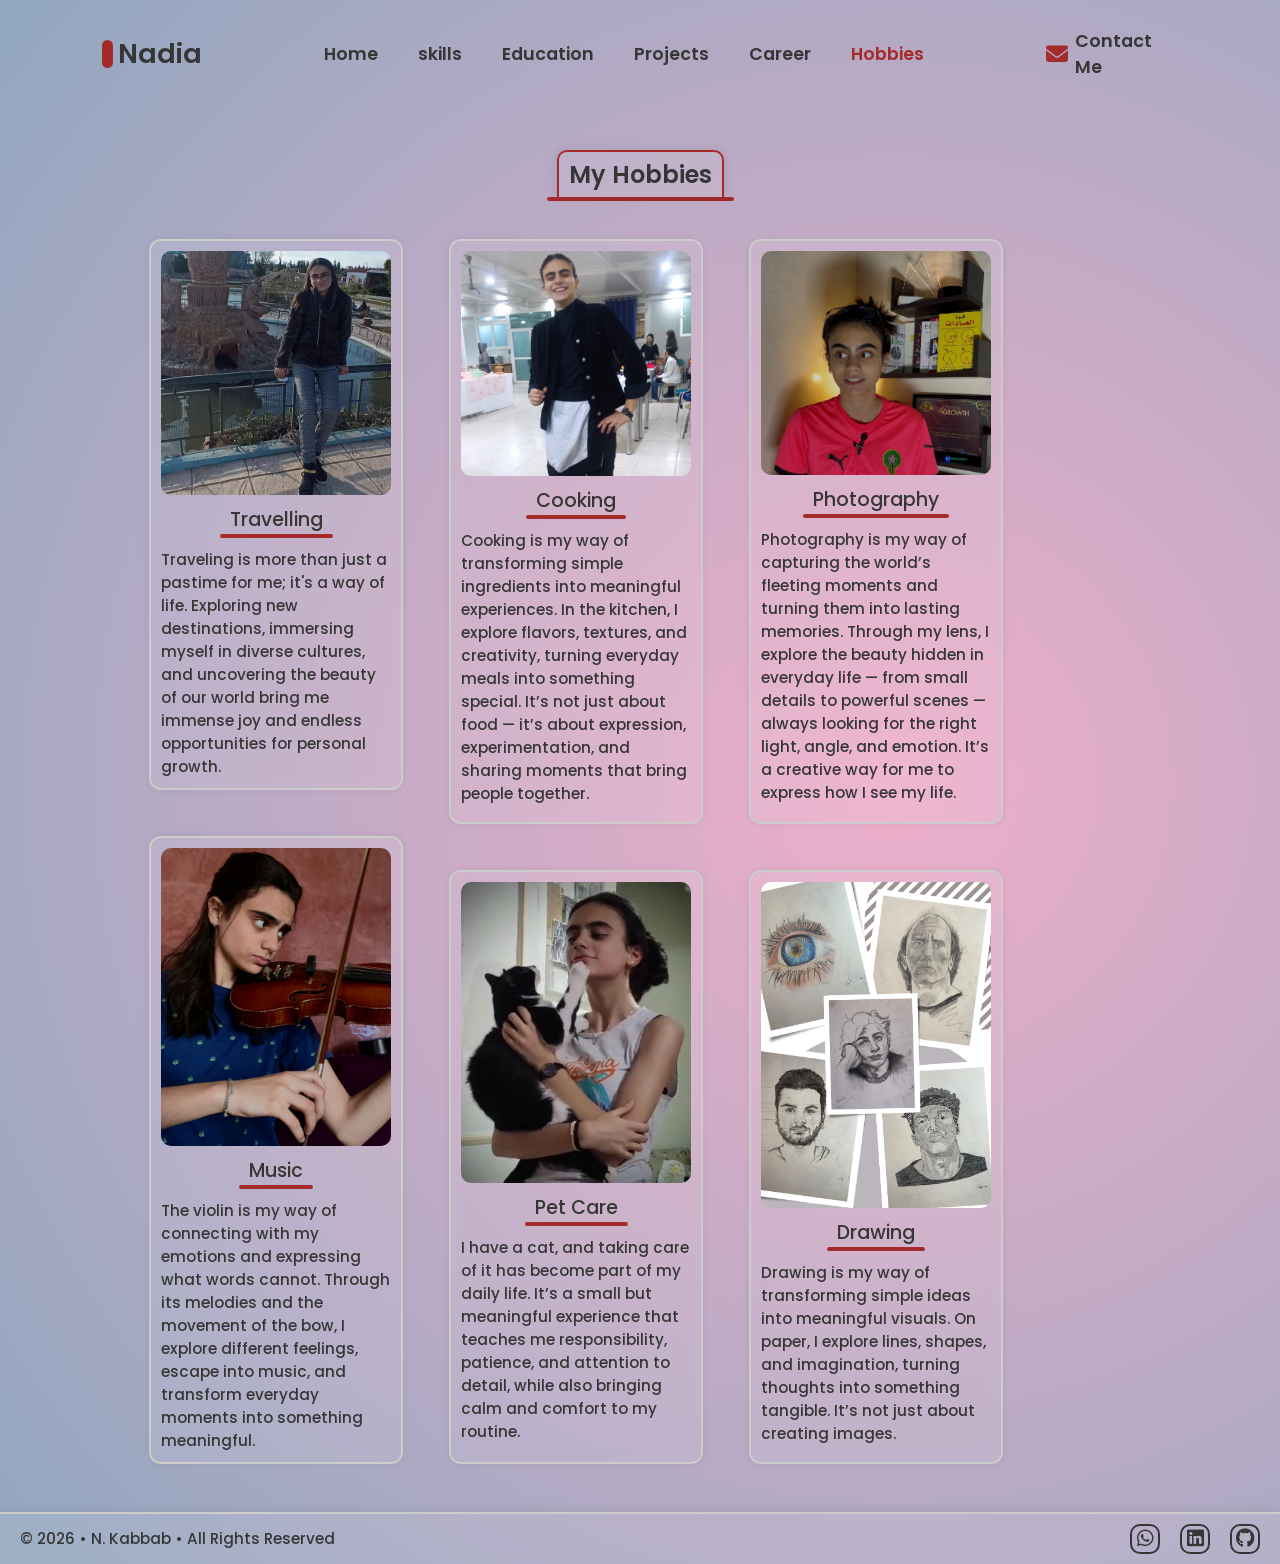
==== commit 125ee16a: "update violin text" ====
--- a/SRC/pages/hobbies.html
+++ b/SRC/pages/hobbies.html
@@ -70,10 +70,9 @@
                             <div class="header-line"></div>
                         </div>
                         <div class="text">
-                            Music is my way of connecting with emotions and expressing what words often cannot. 
-                            Through melodies and rhythms, I explore different moods, ideas, and moments, letting 
-                            each sound tell its own story. Whether I’m listening or creating, music allows me to 
-                            escape, feel deeply, and turn everyday experiences into something meaningful.
+                            The violin is my way of connecting with my emotions and expressing what words 
+                            cannot. Through its melodies and the movement of the bow, I explore different 
+                            feelings, escape into music, and transform everyday moments into something meaningful.
                         </div>
                     </div>
                 </div>
